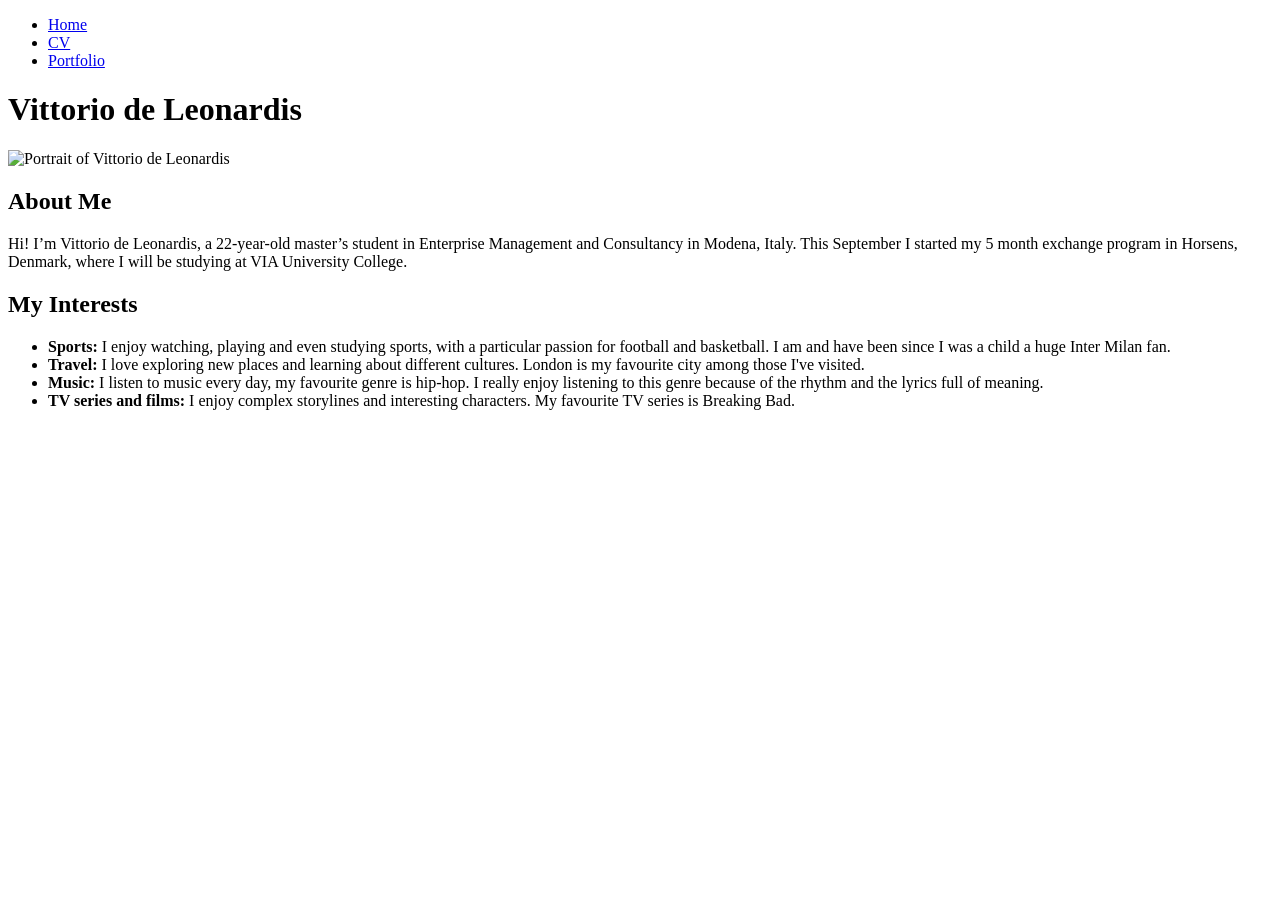
==== index.html @ c20ce1e0 "Add files via upload" ====
<!doctype html>
<html lang="en">
  <head>
    <meta charset="UTF-8" />
    <meta name="viewport" content="width=device-width, initial-scale=1.0" />
    <title>About Me - Vittorio de Leonardis</title>
    <link rel="stylesheet" href="css/style.css" />
  </head>
  <body>
    <header>
      <nav>
        <ul>
          <li><a href="index.html" aria-current="page">Home</a></li>
          <li><a href="cv.html">CV</a></li>
          <li><a href="portfolio.html">Portfolio</a></li>
        </ul>
      </nav>
    </header>

    <main>
      <h1>Vittorio de Leonardis</h1>
      <div class="about-layout">
        <img
          src="images/vittorio.jpg"
          alt="Portrait of Vittorio de Leonardis"
          width="320"
        />
        <section>
          <h2>About Me</h2>
          <p>
            Hi! I’m Vittorio de Leonardis, a 22-year-old master’s student in
            Enterprise Management and Consultancy in Modena, Italy. This
            September I started my 5 month exchange program in Horsens, Denmark,
            where I will be studying at VIA University College.
          </p>
        </section>
      </div>
      <section class="interests">
        <h2>My Interests</h2>

        <ul>
          <li>
            <strong>Sports:</strong>
            I enjoy watching, playing and even studying sports, with a
            particular passion for football and basketball. I am and have been
            since I was a child a huge Inter Milan fan.
          </li>
          <li>
            <strong>Travel:</strong>
            I love exploring new places and learning about different cultures.
            London is my favourite city among those I've visited.
          </li>
          <li>
            <strong>Music:</strong>
            I listen to music every day, my favourite genre is hip-hop. I really
            enjoy listening to this genre because of the rhythm and the lyrics
            full of meaning.
          </li>
          <li>
            <strong>TV series and films:</strong>
            I enjoy complex storylines and interesting characters. My favourite
            TV series is Breaking Bad.
          </li>
        </ul>
      </section>
    </main>
  </body>
</html>
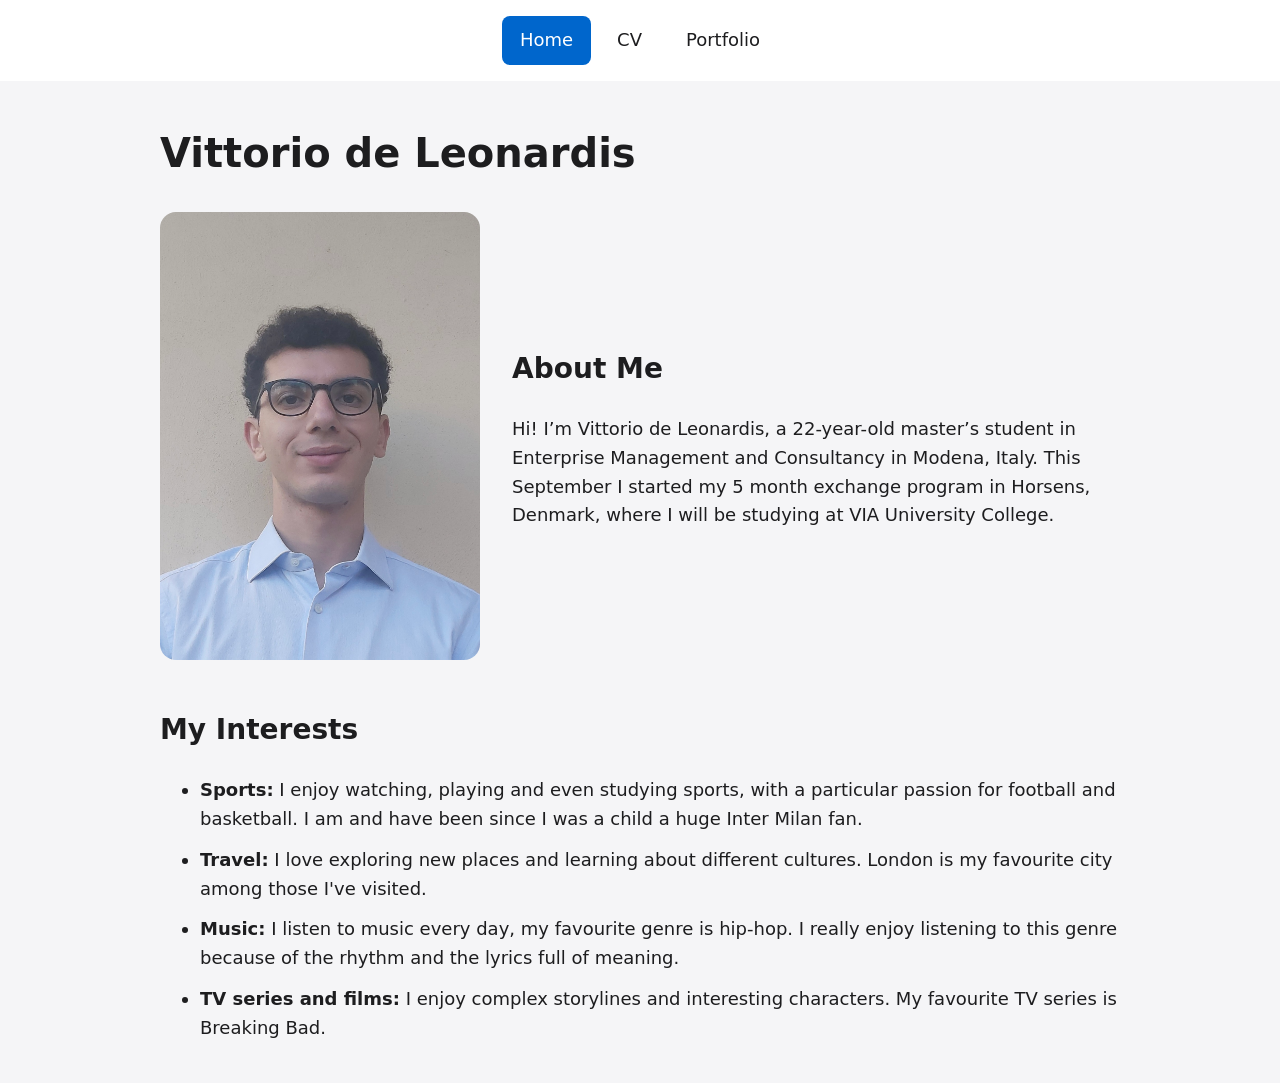
==== commit 6505eea6: "Update stylesheet and image paths in index.html" ====
--- a/index.html
+++ b/index.html
@@ -4,7 +4,7 @@
     <meta charset="UTF-8" />
     <meta name="viewport" content="width=device-width, initial-scale=1.0" />
     <title>About Me - Vittorio de Leonardis</title>
-    <link rel="stylesheet" href="css/style.css" />
+    <link rel="stylesheet" href="style.css" />
   </head>
   <body>
     <header>
@@ -21,7 +21,7 @@
       <h1>Vittorio de Leonardis</h1>
       <div class="about-layout">
         <img
-          src="images/vittorio.jpg"
+          src="vittorio.jpg"
           alt="Portrait of Vittorio de Leonardis"
           width="320"
         />
--- a/style.css
+++ b/style.css
@@ -0,0 +1,116 @@
+:root {
+  --background: #f5f5f7;
+  --text: #1d1d1f;
+}
+* {
+  box-sizing: border-box;
+}
+body {
+  margin: 0;
+  background-color: var(--background);
+  color: var(--text);
+  font-family: system-ui, sans-serif;
+  font-size: 18px;
+  line-height: 1.6;
+}
+main {
+  max-width: 1000px;
+  margin: 40px auto;
+  padding: 0 20px;
+}
+h1 {
+  font-size: 40px;
+}
+h2 {
+  font-size: 28px;
+}
+main img {
+  display: block;
+  max-width: 100%;
+  height: auto;
+  border-radius: 16px;
+}
+header {
+  background-color: #ffffff;
+  padding: 16px 20px;
+}
+nav ul {
+  display: flex;
+  justify-content: center;
+  flex-wrap: wrap;
+  gap: 8px;
+  list-style: none;
+  margin: 0;
+  padding: 0;
+}
+nav a {
+  display: block;
+  padding: 10px 18px;
+  color: var(--text);
+  text-decoration: none;
+  border-radius: 8px;
+}
+nav a:hover {
+  background-color: var(--background);
+}
+nav a[aria-current="page"] {
+  background-color: #0066cc;
+  color: #ffffff;
+}
+.about-layout {
+  display: grid;
+  grid-template-columns: 1fr;
+  gap: 32px;
+  align-items: center;
+}
+.interests {
+  margin-top: 48px;
+}
+.interests li {
+  margin-bottom: 12px;
+}
+.cv-page section {
+  background-color: #ffffff;
+  padding: 24px;
+  margin-bottom: 24px;
+  border-radius: 16px;
+}
+.cv-page h2 {
+  margin-top: 0;
+}
+.cv-page h3 {
+  margin-top: 8px;
+}
+.cv-page p {
+  margin: 8px 0;
+}
+.cv-page li {
+  margin-bottom: 8px;
+}
+.projects-grid {
+  display: grid;
+  grid-template-columns: 1fr;
+  gap: 24px;
+  margin-top: 32px;
+}
+.project-card {
+  background-color: #ffffff;
+  padding: 24px;
+  border-radius: 16px;
+}
+.project-card a {
+  color: #0066cc;
+}
+.project-card a:hover {
+  color: #004f9e;
+}
+@media (min-width: 768px) {
+  .projects-grid {
+    grid-template-columns: repeat(2, 1fr);
+  }
+}
+@media (min-width: 768px) {
+  .about-layout {
+    grid-template-columns: 320px 1fr;
+  }
+}
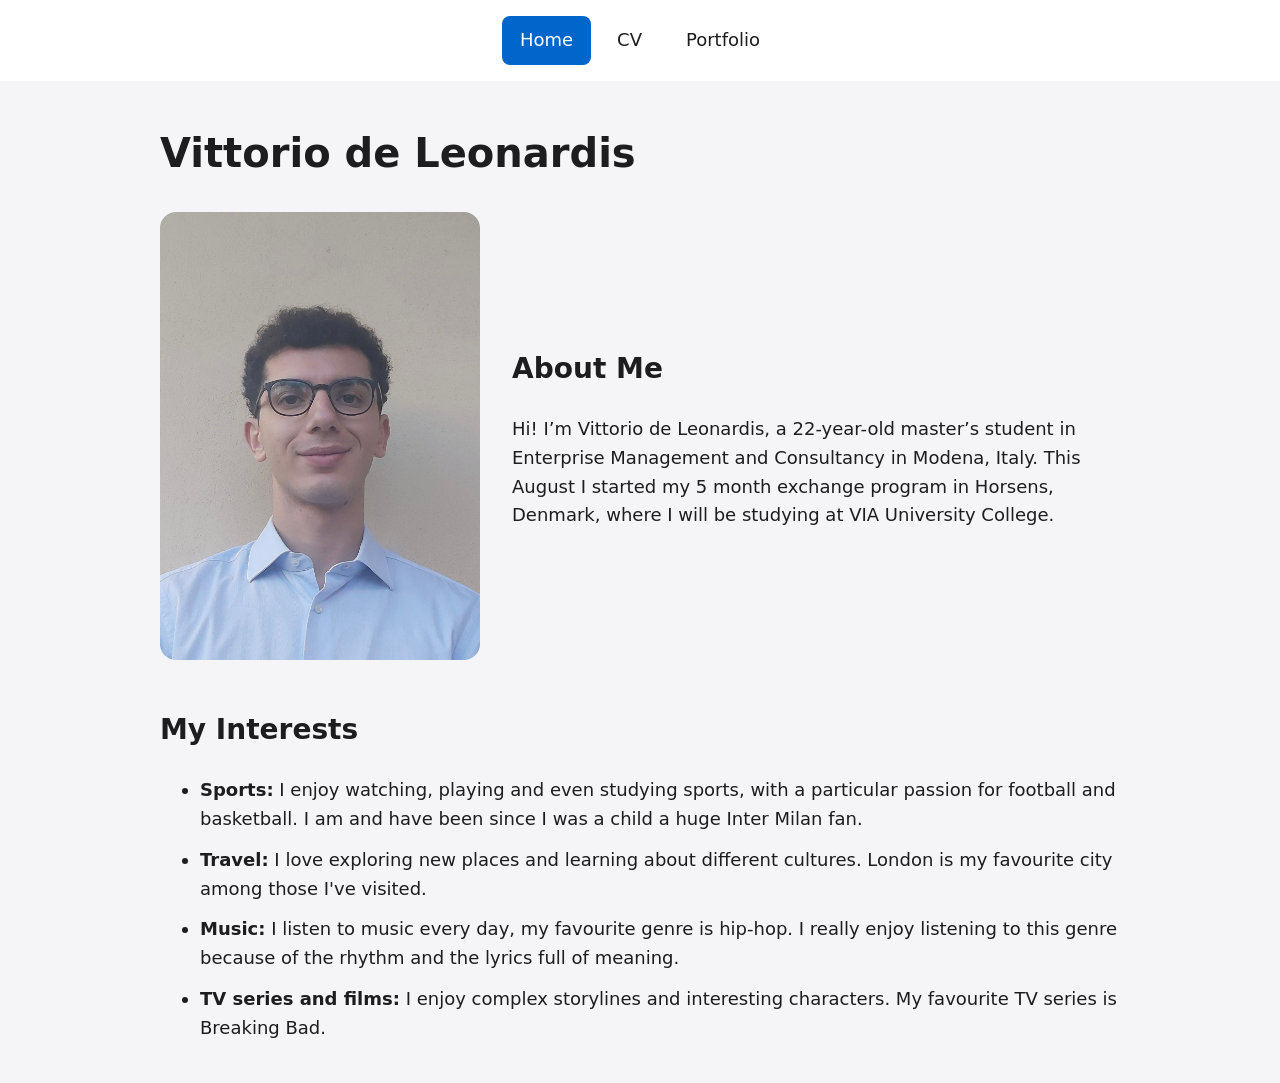
==== commit 4f4d036e: "Update exchange program start month to August" ====
--- a/index.html
+++ b/index.html
@@ -30,7 +30,7 @@
           <p>
             Hi! I’m Vittorio de Leonardis, a 22-year-old master’s student in
             Enterprise Management and Consultancy in Modena, Italy. This
-            September I started my 5 month exchange program in Horsens, Denmark,
+            August I started my 5 month exchange program in Horsens, Denmark,
             where I will be studying at VIA University College.
           </p>
         </section>
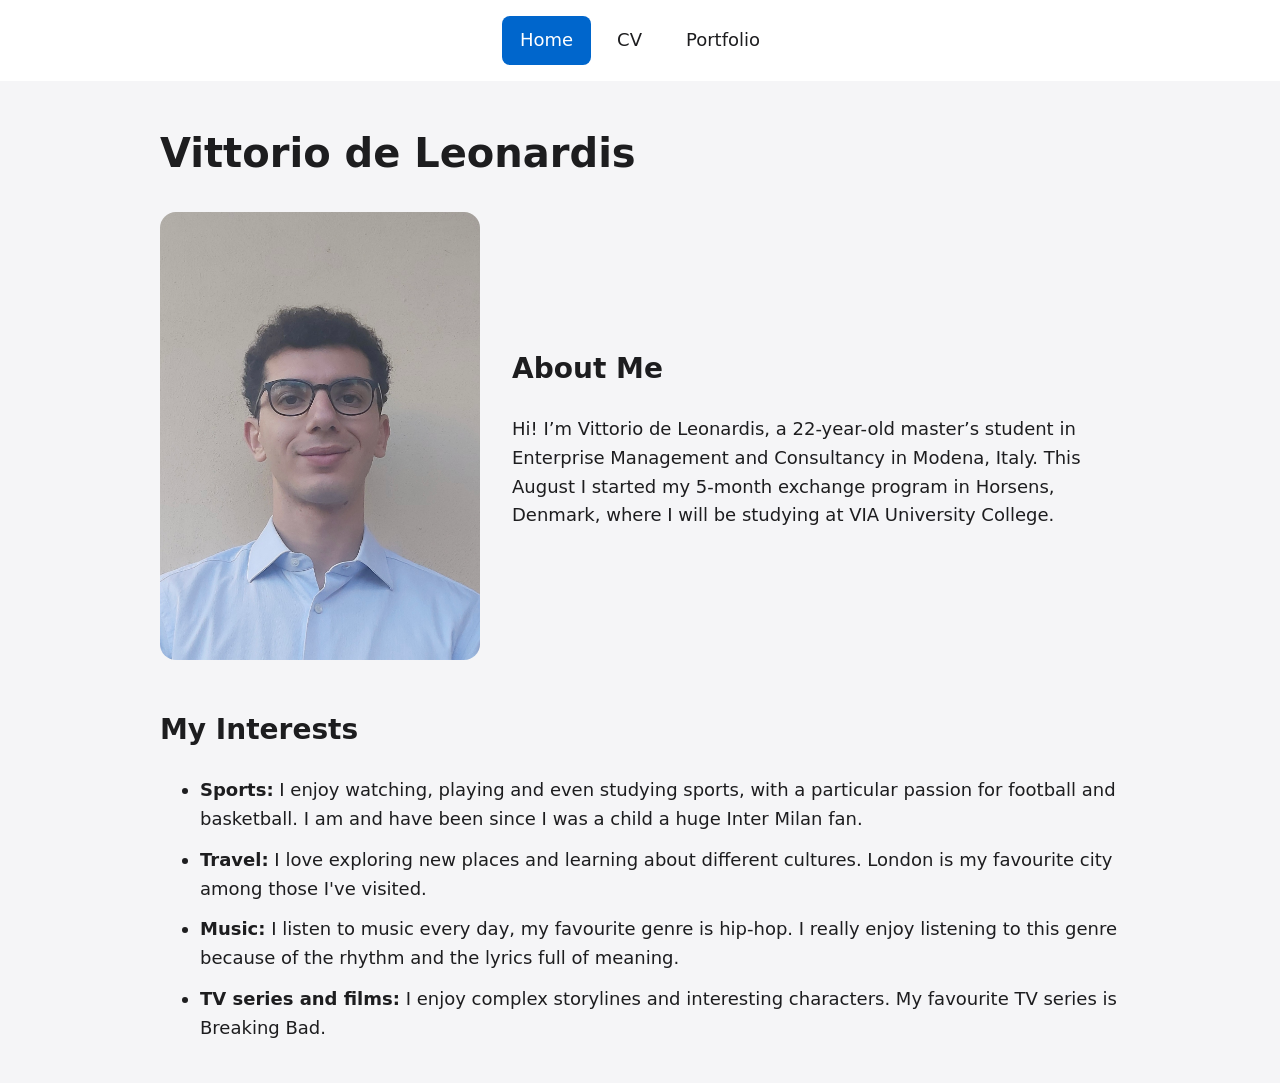
==== commit 7c5d0f1e: "Fix hyphenation in exchange program description" ====
--- a/index.html
+++ b/index.html
@@ -30,7 +30,7 @@
           <p>
             Hi! I’m Vittorio de Leonardis, a 22-year-old master’s student in
             Enterprise Management and Consultancy in Modena, Italy. This
-            August I started my 5 month exchange program in Horsens, Denmark,
+            August I started my 5-month exchange program in Horsens, Denmark,
             where I will be studying at VIA University College.
           </p>
         </section>
